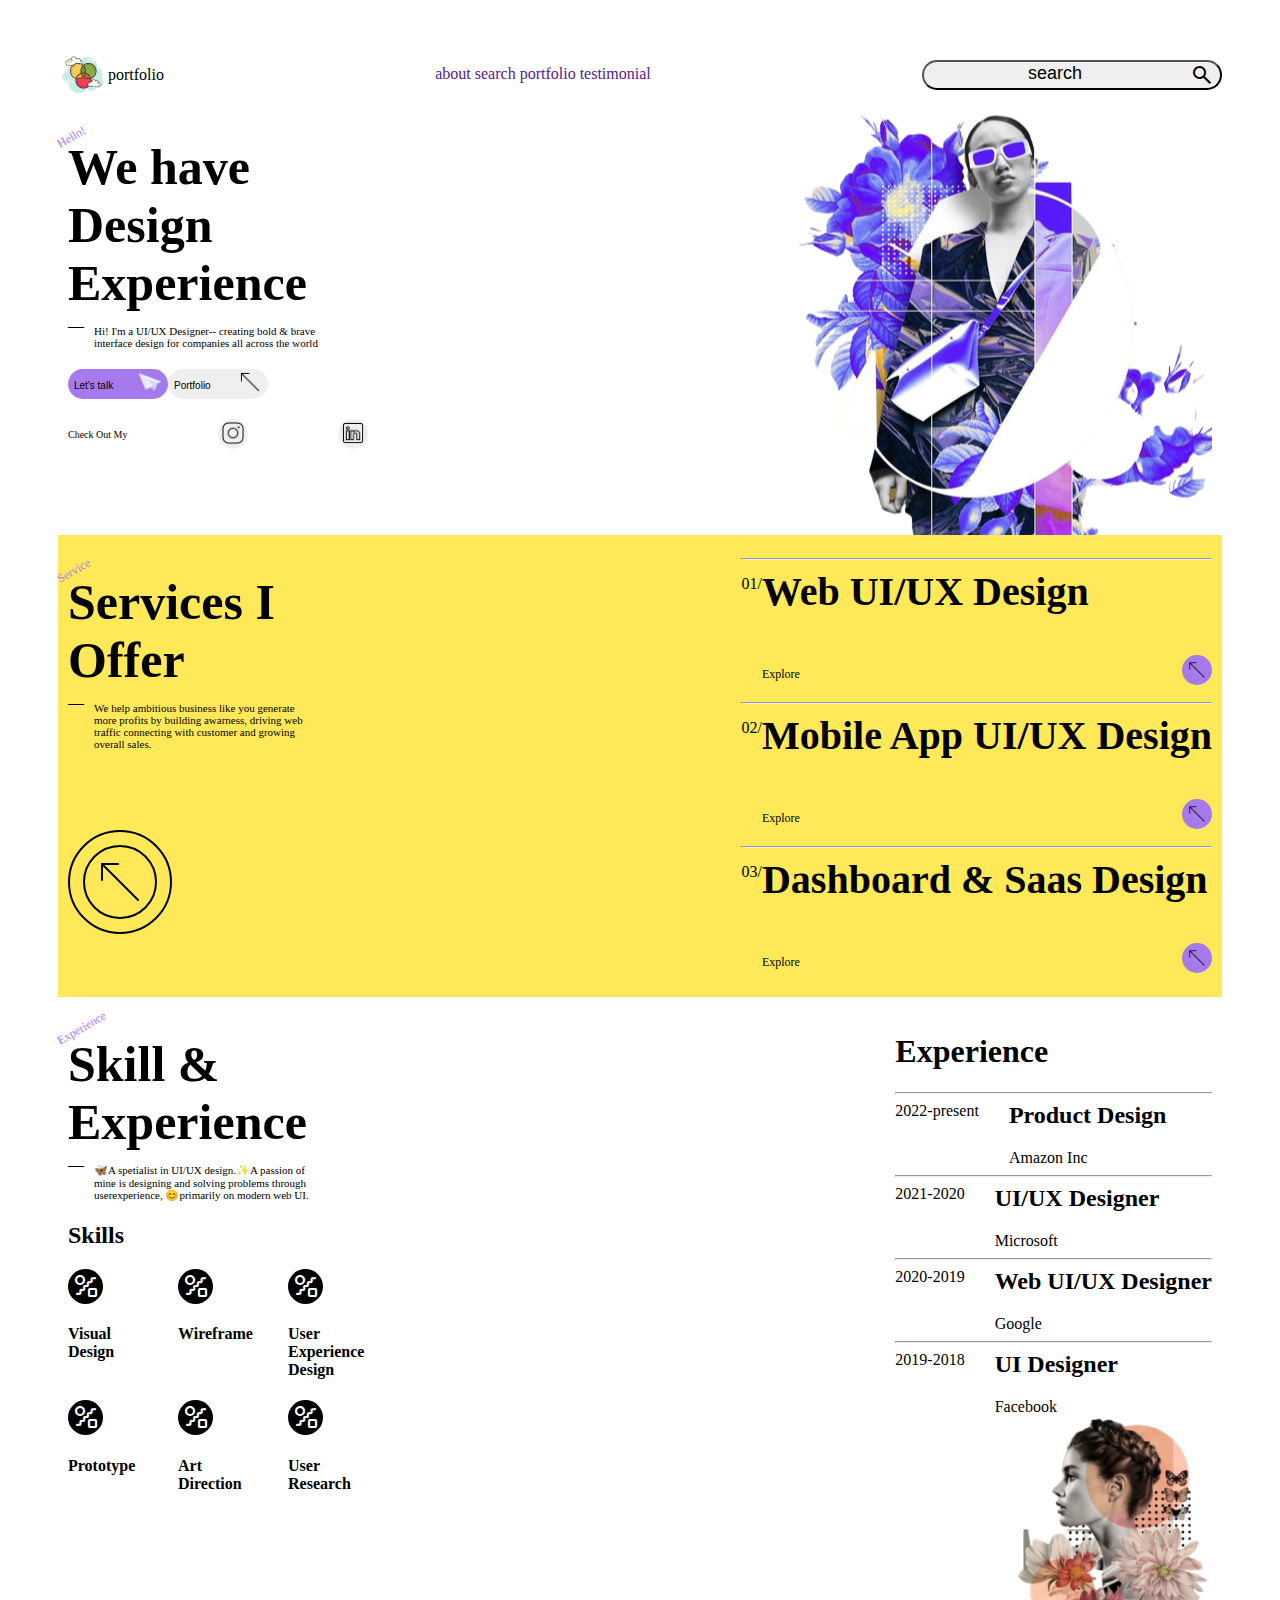
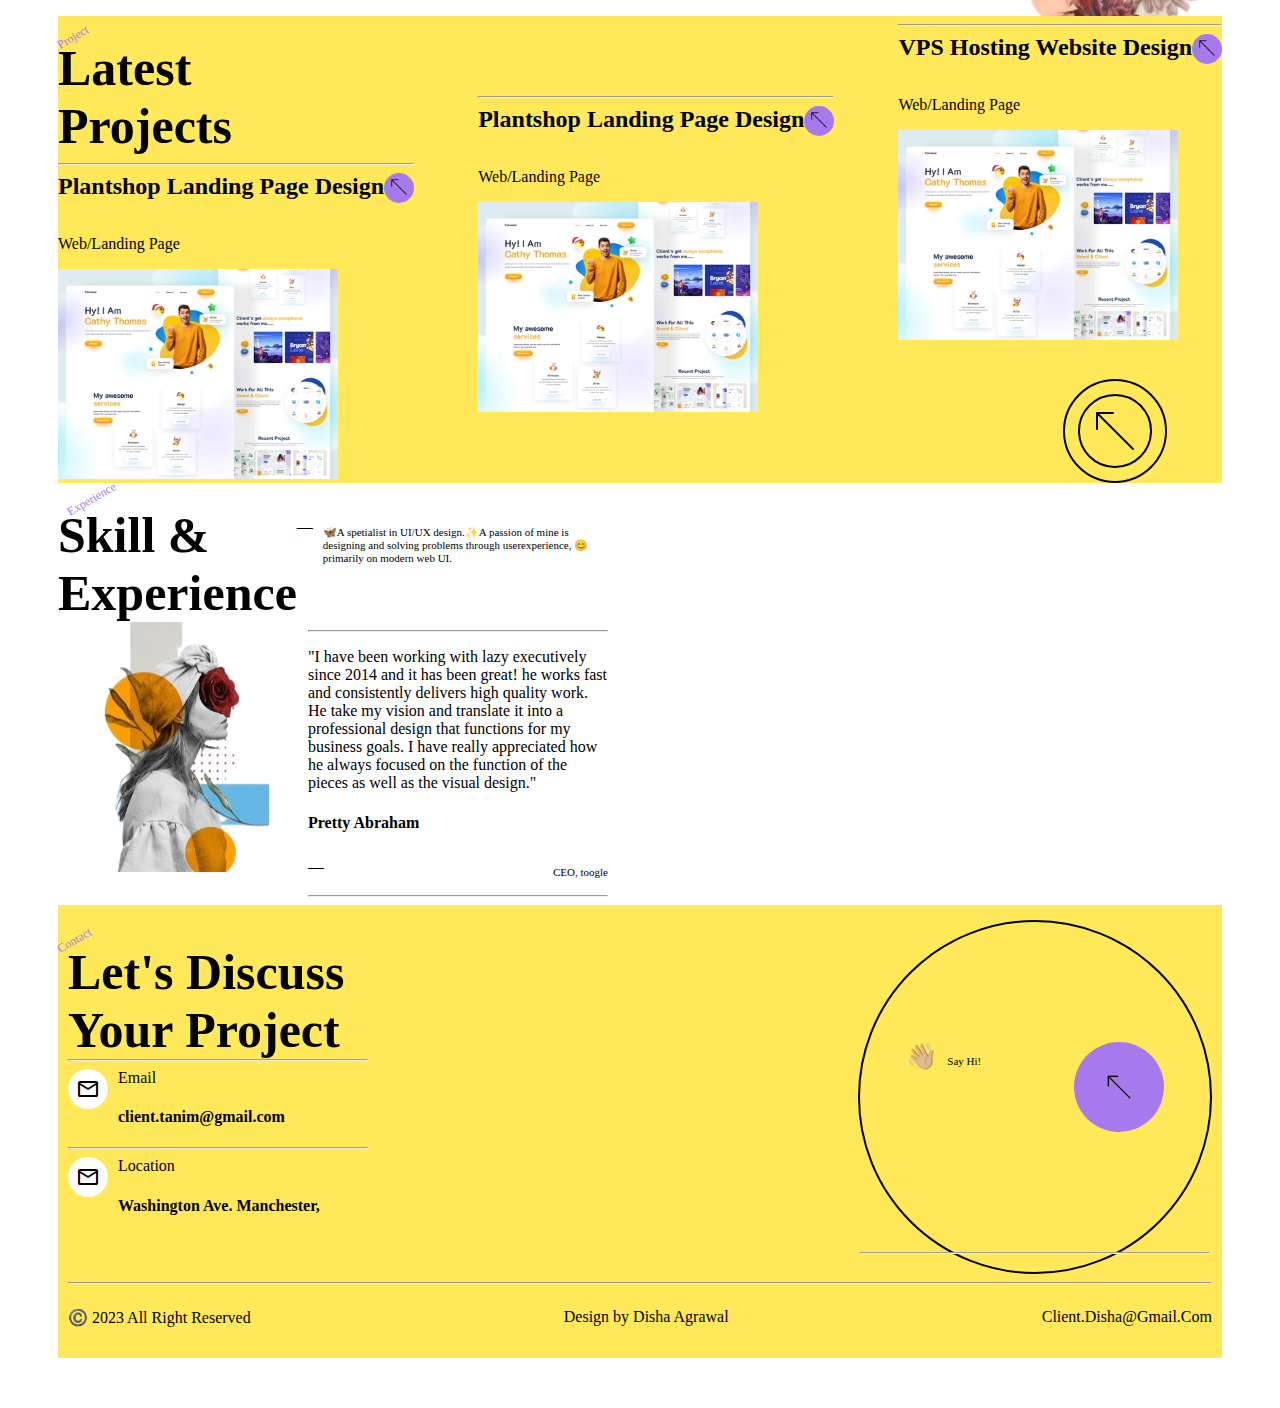
==== index.html @ 2e319957 "gg" ====
<!DOCTYPE html>
<html lang="en">
<head>
        <title>portfolio</title>
        <link rel="stylesheet" href="index3.css">
        <!-- <img src="images room/man.jpg" alt=""> -->
        <link rel="stylesheet" href="https://fonts.googleapis.com/css2?family=Material+Symbols+Outlined:opsz,wght,FILL,GRAD@48,400,0,0" />
</head>
<body>
        
    <div class="main">
        <div class="first">
                <div class="logo">
                        <img class="logoimg" src="images room/icons8-venn-diagram-100.png" alt="">
                        <p class="pf">portfolio</p>
                </div>
                <div class="navi">
                        <a href="">about</a>
                        <a href="">search</a>
                        <a href="">portfolio</a>
                        <a href="">testimonial</a>
                </div>
                <div class="search">
                        <button class="button1">
                                <p class="sear">search</p>
                                <!-- <img class="se" src="images room/icons8-search-50.png" alt=""> -->
                                <span class="material-symbols-outlined">
                                        search
                                        </span>
                        </button>
                </div>
        </div>
        <div class="second">
                <div class="left">
                        <div class="text">
                                <div class="hello">
                                        <p class="h">Hello!</p>
                                </div>
                                <div class="ex">
                                        <h1 class="w">We have Design Experience </h1>
                                        <div class="h1">
                                                <!-- <hr class="hr"> -->
                                                <p class="hr">__</p>
                                                <p class="hi">Hi! I'm a UI/UX Designer-- creating bold & brave interface design for companies all across the world</p>
                                        </div>
                                </div>
                        </div>
                        <div class="button2">
                                <!-- <a class="lets" href="">Let's Talk</a> -->
                                <button class="lets">
                                        <p class="l">Let's talk</p>
                                        <img class="msg" src="images room/icons8-paperplane-53.png" alt="">
                                </button>
                                <button class="port">
                                        <p class="pr">Portfolio</p>
                                        <img class="msg" src="images room/icons8-arrow-50.png" alt="">
                                        <!-- <span class="material-icons-outlined"> -->
                                                <!-- send -->
                                                <!-- </span> -->
                                </button>
                        </div>
                        <div class="chek">
                                <p class="com">Check Out My</p>
                                <button class="insta">
                                        <img class="msg" src="images room/icons8-instagram-50.png" alt="">
                                </button>
                                <button class="link">
                                        <img class="msg" src="images room/icons8-linkedin-50.png" alt="">
                                </button>
                        </div>
                </div>
                <!-- <div class="video">
                        <video width="500px" height="500px" controls src="images room/atoms_-_13232 (360p).mp4"></video>
                </div> -->
                <!-- <div class="picture">
                        <div class="haxagon" id="haxagon"></div>
                </div> -->
                <div class="image1">
                        <img src="images room/index3img3.png" alt="">
                </div>
        </div>
        <div class="third">
                <div class="left">
                        <div class="text">
                                <div class="hello">Service</div>
                                <div class="ex">
                                        <div class="offer2">
                                                <h1 class="w">Services I Offer</h1>
                                        </div>
                                        <div class="h1">
                                                <!-- <hr class="hr"> -->
                                                <p class="hr">__</p>
                                                <p class="hi">We help ambitious business like you generate more profits by building awarness, driving web traffic connecting with customer and growing overall sales.</p>
                                        </div>
                                </div>
                        </div>
                        <div class="offer42">
                                <div class="circleouter"> 
                                        <!-- <div class="circular_text">aabb--aabb--aabb--aabb</div> -->
                                                <div class="circleinner">
                                                        <img class="circleinnerimg" src="images room/icons8-arrow-50.png" alt=""> 
                                                </div>
                                </div>
                        </div>

                </div>
                <div class="right">
                        <hr>
                        <div class="explore1">
                                <div class="no1">
                                        <div class="no1-2">01/</div>
                                        <h3 class="no1-1">Web UI/UX Design</h3>
                                </div>
                                <div class="no2">
                                        <p class="no2-1">Explore</p>
                                        <div class="no2icon">
                                                <img class="no2iconimg" src="images room/icons8-arrow-50.png" alt=""> 
                                        </div>
                                </div>
                        </div>
                        <hr>
                        <div class="explore1">
                                <div class="no1">
                                        <div class="no1-2">02/</div>
                                        <h3 class="no1-1">Mobile App UI/UX Design</h3>
                                </div>
                                <div class="no2">
                                        <p class="no2-1">Explore</p>
                                        <div class="no2icon">
                                                <img class="no2iconimg" src="images room/icons8-arrow-50.png" alt=""> 
                                        </div>
                                </div>
                        </div>
                        <hr>
                        <div class="explore1">
                                <div class="no1">
                                        <div class="no1-2">03/</div>
                                        <h3 class="no1-1">Dashboard & Saas Design</h3>
                                </div>
                                <div class="no2">
                                        <p class="no2-1">Explore</p>
                                        <div class="no2icon">
                                                <img class="no2iconimg" src="images room/icons8-arrow-50.png" alt=""> 
                                        </div>
                                </div>
                        </div>
                </div>
        </div>
        <div class="forth">
                <div class="left">
                        <div class="text">
                                <div class="hello">Experience</div>
                                <div class="ex">
                                        <div class="offer2">
                                                <h1 class="w">Skill & Experience</h1>
                                        </div>
                                        <div class="h1">
                                                <!-- <hr class="hr"> -->
                                                <p class="hr">__</p>
                                                <p class="hi">🦋A spetialist in UI/UX design.✨A passion of mine is designing and solving problems through userexperience, 😊primarily on modern web UI. </p>
                                        </div>
                                </div>
                        </div>
                        <div class="skills">
                                <h2 class="skill">Skills</h2>
                                <div class="skicon">
                                        <div class="skicon1-1">
                                                <div class="skicon1-1-1">
                                                        <span class="material-symbols-outlined skicon1-2">
                                                                draw_abstract
                                                        </span>
                                                </div>
                                               <h4 class="skiconname">Visual Design</h4> 
                                        </div>
                                        <div class="skicon1-1">
                                                <div class="skicon1-1-1">
                                                        <span class="material-symbols-outlined skicon1-2">
                                                            draw_abstract
                                                        </span>
                                                </div>
                                               <h4 class="skiconname">Wireframe</h4> 
                                        </div>
                                        <div class="skicon1-1">
                                                <div class="skicon1-1-1">
                                                        <span class="material-symbols-outlined skicon1-2">
                                                                draw_abstract
                                                        </span>
                                                </div>
                                               <h4 class="skiconname">User Experience Design</h4> 
                                        </div>
                                </div>
                                <div class="skicon">
                                        <div class="skicon1-1">
                                                <div class="skicon1-1-1">
                                                        <span class="material-symbols-outlined skicon1-2">
                                                                draw_abstract
                                                        </span>
                                                </div>
                                               <h4 class="skiconname">Prototype</h4> 
                                        </div>
                                        <div class="skicon1-1">
                                                <div class="skicon1-1-1">
                                                        <span class="material-symbols-outlined skicon1-2">
                                                                draw_abstract
                                                        </span>
                                                </div>
                                               <h4 class="skiconname">Art Direction</h4> 
                                        </div>
                                        <div class="skicon1-1">
                                                <div class="skicon1-1-1">

                                                        <span class="material-symbols-outlined skicon1-2">
                                                                draw_abstract
                                                        </span>
                                                </div>
                                               <h4 class="skiconname">User Research</h4> 
                                        </div>
                                </div>
                        </div>
                </div>
                <div class="right">
                        <div class="">
                                <h1>Experience</h1>
                        </div>
                        <hr>
                        <div class="time-duration">
                                <span>2022-present</span>
                                <div class="time-duration1">
                                        <h2 class="time-duration1-1">Product Design</h2>
                                        <span class="">Amazon Inc </span>
                                </div>
                        </div>
                        <hr>
                        <div class="time-duration">
                                <span>2021-2020</span>
                                <div class="time-duration1">
                                        <h2 class="time-duration1-1">UI/UX Designer</h2>
                                        <span class="">Microsoft</span>
                                </div>
                        </div>
                        <hr>
                        <div class="time-duration">
                                <span>2020-2019</span>
                                <div class="time-duration1">
                                        <h2 class="time-duration1-1">Web UI/UX Designer</h2>
                                        <span class="">Google</span>
                                </div>
                        </div>
                        <hr>
                        <div class="time-duration">
                                <span>2019-2018</span>
                                <div class="time-duration1">
                                        <h2 class="time-duration1-1">UI Designer</h2>
                                        <span class="">Facebook</span>
                                </div>
                        </div>
                        <div class="forthimage">
                                <img class="forthimg" src="images room/index3img2.png" alt="">
                        </div>
                </div>
        </div>
        <div class="fifth">
                <div class="one">
                        <div class="text">
                                <div class="hello">Project</div>
                                <div >
                                        <h1 class="w">Latest Projects</h1>
                                </div>
                        </div> 
                        <div class="lp">
                                <hr>
                                <div class="lp1">
                                        <div class="lp1-1">
                                                <h2 class="lp1">Plantshop Landing Page Design</h2>
                                                <div class="no2icon">
                                                        <img class="no2iconimg" src="images room/icons8-arrow-50.png" alt=""> 
                                                </div>
                                        </div>
                                        <p class="">Web/Landing Page</p>
                                        <img class="lpimg" src="images room/f194ebf737098b2e4869a9c3338f0545.webp" alt="">
                                </div>
                        </div>
                </div>
                <div class="two">
                        <div class="lp">
                                <hr>
                                <div class="lp1">
                                        <div class="lp1-1">
                                                <h2 class="lp1">Plantshop Landing Page Design</h2>
                                                <div class="no2icon">
                                                        <img class="no2iconimg" src="images room/icons8-arrow-50.png" alt=""> 
                                                </div>
                                        </div>
                                        <p class="">Web/Landing Page</p>
                                        <img class="lpimg" src="images room/f194ebf737098b2e4869a9c3338f0545.webp" alt="">
                                </div>
                        </div>
                </div>
                <div class="three">
                        <div class="lp">
                                <hr>
                                <div class="lp1">
                                        <div class="lp1-1">
                                                <h2 class="lp1">VPS Hosting Website Design</h2>
                                                <div class="no2icon">
                                                        <img class="no2iconimg" src="images room/icons8-arrow-50.png" alt=""> 
                                                </div>
                                        </div>
                                        <p class="">Web/Landing Page</p>
                                        <img class="lpimg" src="images room/f194ebf737098b2e4869a9c3338f0545.webp" alt="">
                                </div>
                                <div class="lpcircle">
                                        <div class="circleouter"> 
                                                <!-- <div class="circular_text">aabb--aabb--aabb--aabb</div> -->
                                                        <div class="circleinner">
                                                                <img class="circleinnerimg" src="images room/icons8-arrow-50.png" alt=""> 
                                                        </div>
                                        </div>
                                </div>
        
                        </div>
                </div>
                
        </div>
        <div class="sixth">
                <div class="sixth1">
                        <div class="hello sixthex">Experience</div>
                                <div class="offer2 sixtho2">
                                        <h1 class="w">Skill & Experience</h1>
                                        <div class="h1 sixthhi">
                                                <p class="hr">__</p>
                                                <p class="hi ">🦋A spetialist in UI/UX design.✨A passion of mine is designing and solving problems through userexperience, 😊primarily on modern web UI. </p>
                                        </div>
                                </div>
                        <div class="sixth1imgage">
                        <img class="sixth1img" src="images room/index3img1.png" alt="">
                        <div class="sixthclienter">
                                <hr>
                                <p>"I have been working with lazy executively since 2014 and it has been great! he works fast and consistently delivers high quality work. He take my vision and translate it into a professional design that functions for my business goals. I have really appreciated how he always focused on the function of the pieces as well as the visual design." </p>
                                <h4>Pretty Abraham</h4>
                                <div class="h1">
                                        <p class="hr">__</p>
                                        <p class="hi ">CEO, toogle</p>
                                </div>
                                <hr>
                        </div>
                        </div>
                </div>
        </div>
        <div class="seventh">
                <div class="seventhone">
                        <div class="left">
                                <div class="text">
                                        <div class="hello">Contact</div>
                                        <div class="ex">
                                                <div class="offer2">
                                                <h1 class="w">Let's Discuss Your Project</h1>
                                                </div>
                                        </div>
                                        <div class="seventhtext2">
                                                <hr class="hr">  
                                                <div class="seventhtext2one">
                                                        <div class="seventhtexticon">
                                                        <span class="material-symbols-outlined seventhtexticonimg">
                                                                   mail
                                                        </span>
                                                        </div>
                                                        <div class="seventhtexticontext">
                                                                <span>Email</span>
                                                                <h4>client.tanim@gmail.com</h4>
                                                        </div>
                                                </div>
                                        </div>
                                        <div class="seventhtext2">
                                                <hr class="hr">  
                                                <div class="seventhtext2one">
                                                        <div class="seventhtexticon">
                                                        <span class="material-symbols-outlined seventhtexticonimg">
                                                                   mail
                                                        </span>
                                                        </div>
                                                        <div class="seventhtexticontext">
                                                                <span>Location</span>
                                                                <h4>Washington Ave. Manchester,</h4>
                                                        </div>
                                                </div>
                                        </div>
                                </div>
                        </div>
                        <div class="seventhright">
                                <div class="hand">
                                        <div class="hand1">
                                                <div class="hand1-1">
                                                👋🏼
                                                </div>
                                                <div class="say hi">Say Hi!</div>
                                        </div>
                                        <div class="righticon">
                                           <img class="righticonimg" src="images room/icons8-arrow-50.png" alt="">
                                        </div>
                                </div>
                                <hr class="handhr"> 
                        </div>
                </div>
                <hr>
                <div class="seventhtwo">
                        <p>©️ 2023 All Right Reserved</p>
                        <p>Design by Disha Agrawal</p>
                        <p>Client.Disha@Gmail.Com</p>
                </div>             
        </div>
    </div>
</body>
</html>
---- index3.css ----
:root{
    --primarycolour:#a679ed;
    --backgroundcolour:rgb(255, 233, 88);
    --primaryacentcolour:#DD58D6;
    --secondarycolour:#FFE79B;
    --whitecolour:white;
    --blaclcolour:black;
}
.main{
    margin: 50px;
}
.first{
    display: flex;
    justify-content: space-between;
}
.logo{
    display: flex;
}
.logoimg{
    height: 50px;
    width: 50px;
}
.navi{
    padding: 15px 0px 15px 0px;
}
.search{
    /* display: flex; */
    /* height: 50px; */
    /* width: 100px; */
    margin-top: 10px;
    
}
.button1{
    height: 30px;
    width: 300px;
    display: flex;
    justify-content: space-between;
    border-radius: 20px 20px;
}
.sear{
    /* padding: 3px 0px; */
    margin:0px 0px ;
    width: 250px;
    height: 28px;
    font-size: large;
    text-align: center;
}
.se{
    height: 28px;
    width: 28px;
    padding : 0px 0px;
    /* margin: 4px; */
}
.image1{
height: 420px;
}
.second{
    display: flex;
    justify-content:space-between;
    padding: 15px 10px 0px 10px;
}
.left{
    width: 300px;
}
.hello{
    rotate: -30deg;
    width: 50px;
    color: var(--primarycolour);
    position: absolute;
    left: 55px;
    /* height: 5px; */
    font-size: 12px;
    margin: 0px 0px;
    /* margin-right: 0; */ 
}
.h{
    margin: 0px 0px;
}
.ex{
    /* margin-top: 30px; */
    width: 250px;
}
.w{
    width: 300px;
    margin: 10px 0px 0px 0px;
    padding-top: 13px;
    font-size: 50px;
}
a{
    text-decoration: none;
    justify-content: space-between;
}
.hi{
    font-size: 11px;
    margin: 0px;
    padding: 13px 0px 0px 10px;
}
.h1{
    display: flex;
    justify-content:space-between;
}
.hr{
    margin-top: 0px;
}
.button2{
    display: flex;
    margin: 20px 0px;
    /* font-size:10px ; */
    /* justify-content:space-between; */
}
.lets{
    display: flex;
    height: 30px;
    width: 100px;
    font-size:10px ;
    justify-content:space-between;
    border-radius: 20px 20px;
    border: 0px;
    background-color: var(--primarycolour);
}
.msg{
    height:24px;
    width: 24px;
}
.port{
    display: flex;
    height: 30px;
    width: 100px;
    font-size:10px ;
    justify-content:space-between;
    border-radius: 20px 20px;
    border:0px
}
.chek{
    display: flex;
    margin: 20px 0px;
    justify-content:space-between;
}
.com{
    font-size:10px ;
}
.insta{
    height: 30px;
    width: 30px;
    font-size:10px ;
    border-radius: 20px 20px;
    border:0px;
    padding: 0px;
}
.link{
    height: 30px;
    width: 30px;
    font-size:10px ;
    border-radius: 20px 20px;
    border:0px;
    padding: 0px;
}
.third {
    display: flex;
    background-color: var(--backgroundcolour);
    padding: 15px 10px;
    justify-content: space-between;
}
.offer42{
    margin-top: 80px;
}
.circleouter{
    height: 100px;
    width: 100px;
    border: 2px solid black;
    border-radius: 50% 50%;
    /* text-align: center; */
    align-items: center;
    justify-content: center;
    display: flex;
}
.circleinner{
    height: 70px;
    width: 70px;
    border: 2px solid black;
    border-radius: 50% 50%;
    /* padding-left: 10px ; */
    /* padding-top: 10px;position: relative; */
    align-items: center;
    justify-content: center;
    display: flex;

}
.no1{
    display: flex;
    /* justify-content: space-between; */
}
.no1-1{
    margin-top: 0%;
    font-size:40px;
}
.no1-2{
    margin-top: 7px;
    /* font-size:40px; */
}
.no2{
    display: flex;
    justify-content: space-between;
}
.no2-1{
    font-size:12px;
    margin-left: 20.45px;
}
.no2icon{
    height: 30px;
    width: 30px;
    background-color: var(--primarycolour) ;
    text-align: center;
    border-radius: 50%;
}
.no2iconimg{
    height: 20px;
    width: 20px;
    margin-top: 4.5px;
}
.forth{
    display: flex;
    justify-content:space-between;
    padding: 15px 10px 0px 10px;
}
.skicon{
    display: flex;
    justify-content: space-between;
}
.skicon1-1{
    width:80px;
}
.skicon1-1-1{
    border-radius: 50%;
    background-color: black;
    height: 35px;
    width: 35px;
    text-align: center;
}
.skicon1-2{
    color: white;
    margin: 5px;
}
.right{
    /* width: 450px; */
}
.time-duration{
    display: flex;
    /* justify-content: space-between; */
}
.time-duration1-1{
    margin-top: 0%;
    /* margin-left: 10px; */
}
.time-duration1{
    margin-left: 30px;
}
.forthimage{
    height: 200px;
    /* align-items:end; */
    text-align:end;
}
.forthimg{
    height: 200px;
    width: 200px;
    transform: scaleX(-1);
    /* position: absolute; */
    /* right: 50px; */
    /* bottom:; */
    /* padding-top: 20px; */
    /* bottom: 100px; */
}
.fifth{
    display: flex;
    justify-content: space-between;
    background-color: var(--backgroundcolour);
}
.lp1{
    margin-top: 0%;
}
.lp1-1{
    display: flex;
    justify-content: space-between;
}
.lpimg{
    height: 210px;
}
.two{
    margin-top: 72px;
}
.lpcircle{
    height:104px ;
    width: 104px;
    /* align-items:end; */
    /* text-align: right; */
    right: 20px;
    padding-left: 165px;
    padding-top: 35px;
}
.sixth , .sixtho2{
    display: flex;
}
.sixth1{
    /* display: flex; */
    width: 550px;
}
.sixthex{
    padding: 10px;
}
.sixthhi{
    margin-top: 30px;
}
.sixth1imgage{
    display: flex;
}
.sixth1img{
    height: 250px;
    width: 250px;
}
.seventh{
    background-color: var(--backgroundcolour);
    padding: 15px 10px;
    justify-content: space-between;
}
.seventhone{
    display: flex;
    justify-content: space-between;
}
.seventhtext2one{
    display: flex;
    /* justify-content:space-between; */
}
.seventhtexticon{
    height: 40px;
    width: 40px;
    border-radius: 50%;
    background-color: white;
}
.seventhtexticonimg{
    margin: 8px 0px 0px 8px;
}
.seventhtexticontext{
    padding-left: 10px;
}
.seventhright{
    width: 350px;
    height: 350px;
    border: solid black 2px;
    border-radius: 50%;
    
}
.hand{
    display: flex;
    text-align: center;
    margin:120px 0px ;
    justify-content: space-around;
}
.hand1{
    display: flex;
}
.hand1-1{
    font-size: 25px;
}
.righticon{
    height: 90px;
    width: 90px;
    background-color: var(--primarycolour);
    border-radius: 50%;
}
.righticonimg{
    height: 30px;
    width: 30px;
    margin-top:30px;
}
/* .handhr{
    position: absolute;
    bottom: 100px;
    color: black;
} */
.seventhtwo{
    justify-content: space-between;
    display: flex;
}
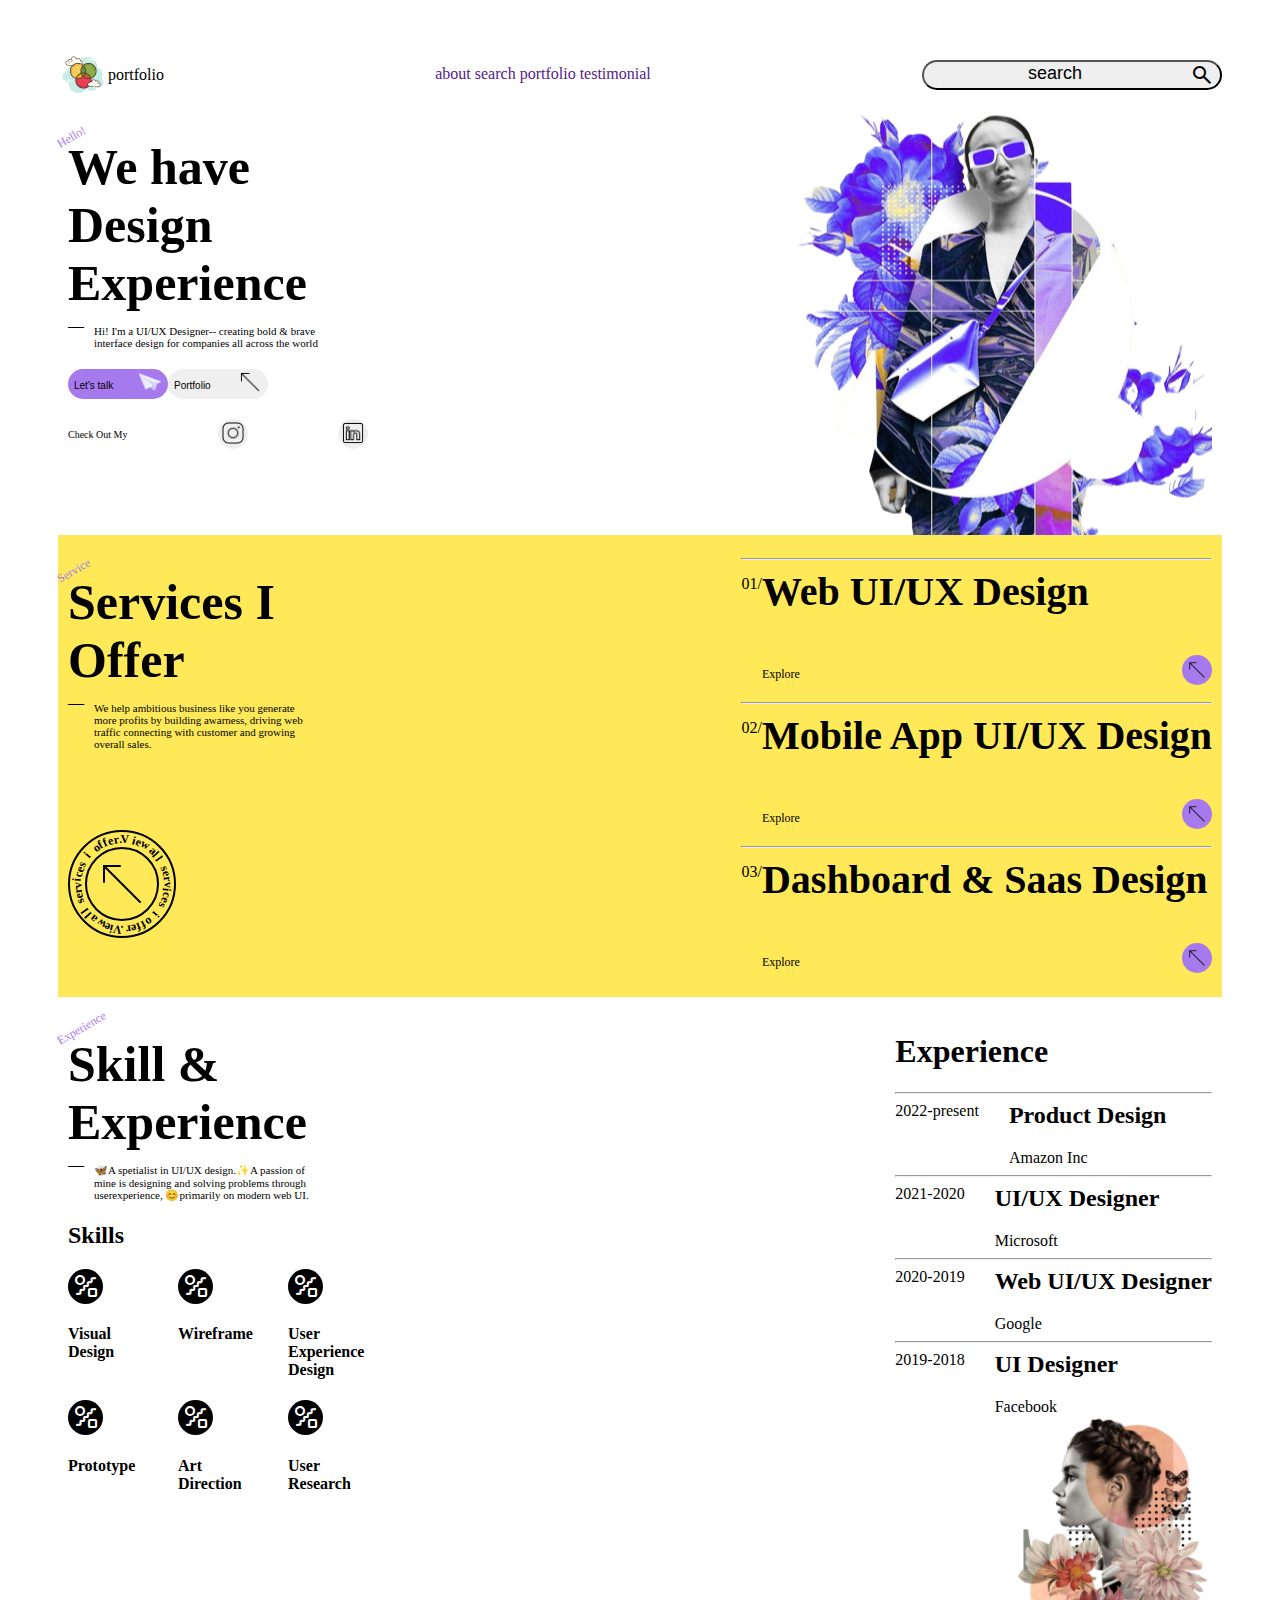
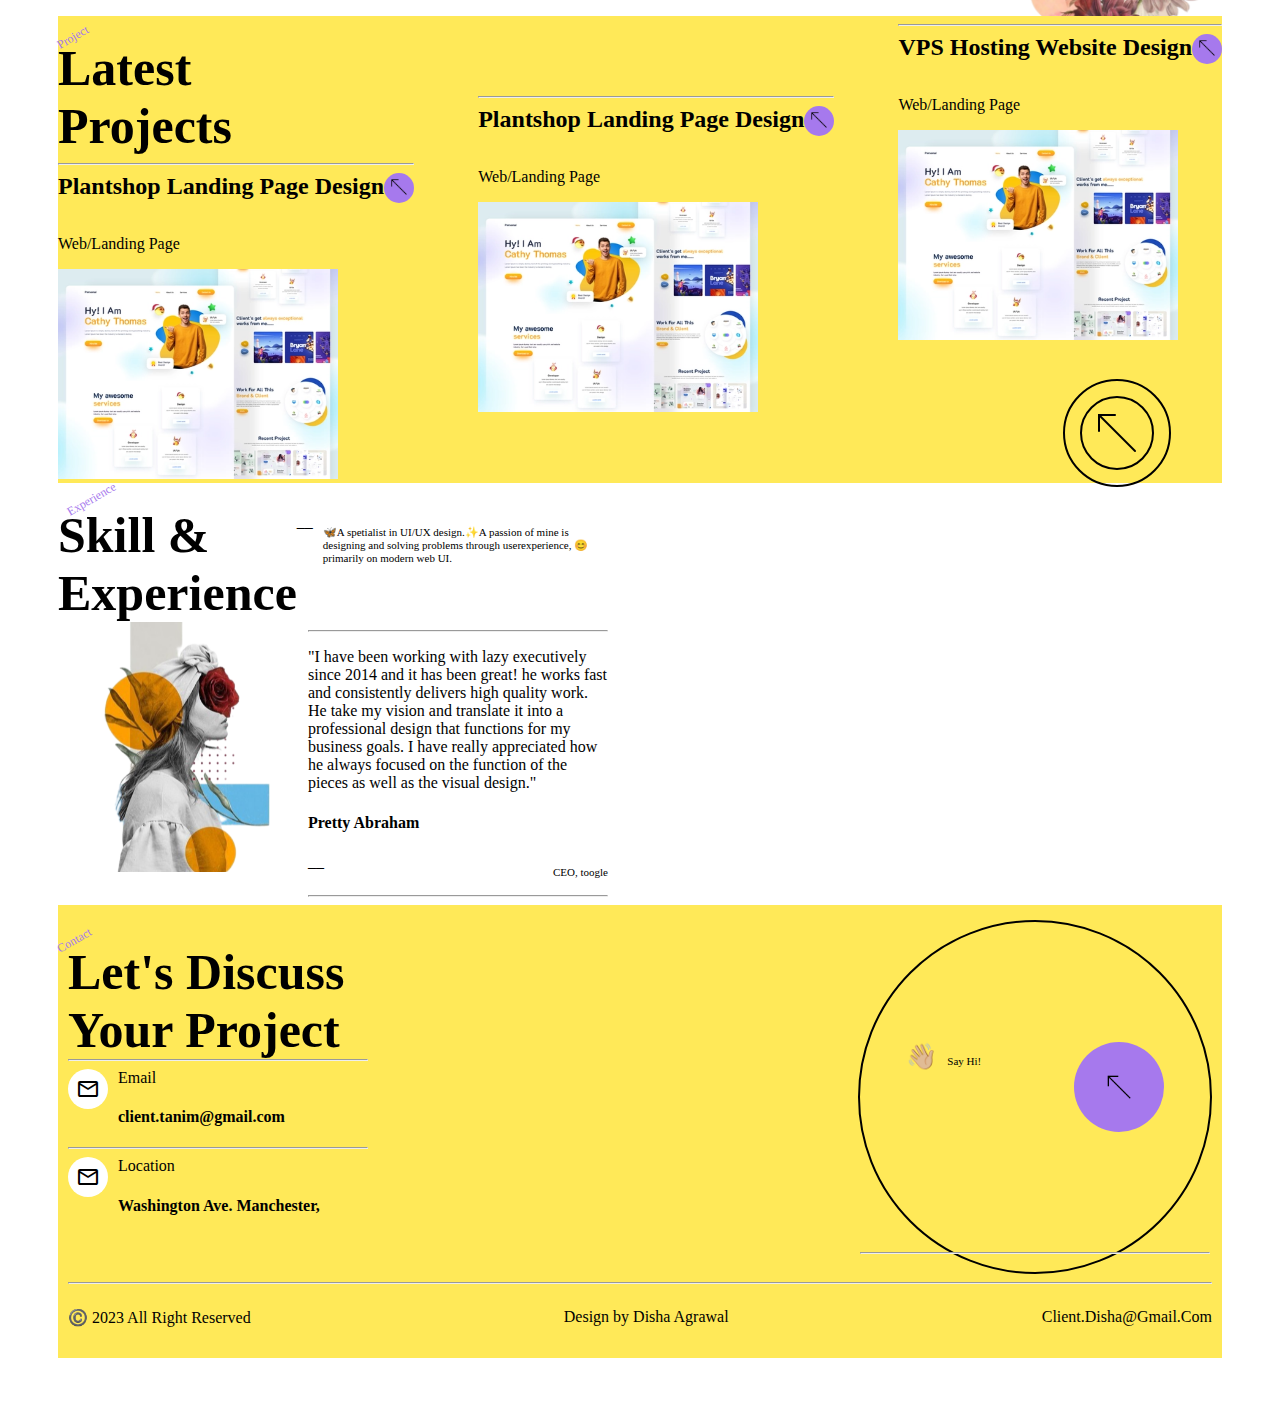
==== commit 8361636b: "gg" ====
--- a/index.html
+++ b/index.html
@@ -2,7 +2,7 @@
 <html lang="en">
 <head>
         <title>portfolio</title>
-        <link rel="stylesheet" href="index3.css">
+        <link rel="stylesheet" href="index.css">
         <!-- <img src="images room/man.jpg" alt=""> -->
         <link rel="stylesheet" href="https://fonts.googleapis.com/css2?family=Material+Symbols+Outlined:opsz,wght,FILL,GRAD@48,400,0,0" />
 </head>
@@ -95,11 +95,67 @@
                                 </div>
                         </div>
                         <div class="offer42">
-                                <div class="circleouter"> 
-                                        <!-- <div class="circular_text">aabb--aabb--aabb--aabb</div> -->
+                             <div class="circle_text"> 
+                                        <h1 class="circle_text1">
+                                            <span class="c1">V</span>
+                                            <span class="c2">i</span>
+                                            <span class="c3">e</span>
+                                            <span class="c4">w</span>
+                                            <span class="c5"> </span>
+                                            <span class="c6">a</span>
+                                            <span class="c7">l</span>
+                                            <span class="c8">l</span>
+                                            <span class="c9"> </span>
+                                            <span class="c10">s</span>
+                                            <span class="c11">e</span>
+                                            <span class="c12">r</span>
+                                            <span class="c13">v</span>
+                                            <span class="c14">i</span>
+                                            <span class="c15">c</span>
+                                            <span class="c16">e</span>
+                                            <span class="c17">s</span>
+                                            <span class="c18"> </span>
+                                            <span class="c19">i</span>
+                                            <span class="c20"> </span>
+                                            <span class="c21">o</span>
+                                            <span class="c22">f</span>
+                                            <span class="c23">f</span>
+                                            <span class="c24">e</span>
+                                            <span class="c25">r</span>
+                                            <span class="c26">.</span>
+                                            <span class="c27">V</span>
+                                            <span class="c28">i</span>
+                                            <span class="c29">e</span>
+                                            <span class="c30">w</span>
+                                            <span class="c31"> </span>
+                                            <span class="c32">a</span>
+                                            <span class="c33">l</span>
+                                            <span class="c34">l</span>
+                                            <span class="c35"> </span>
+                                            <span class="c36">s</span>
+                                            <span class="c37">e</span>
+                                            <span class="c38">r</span>
+                                            <span class="c39">v</span>
+                                            <span class="c40">i</span>
+                                            <span class="c41">c</span>
+                                            <span class="c42">e</span>
+                                            <span class="c43">s</span>
+                                            <span class="c44"> </span>
+                                            <span class="c45">i</span>
+                                            <span class="c46"> </span>
+                                            <span class="c47">o</span>
+                                            <span class="c48">f</span>
+                                            <span class="c49">f</span>
+                                            <span class="c50">e</span>
+                                            <span class="c51">r</span>
+                                            <span class="c52">.</span>
+                                        </h1>
+                                    </div>
+                                <div class="circleouter">
                                                 <div class="circleinner">
                                                         <img class="circleinnerimg" src="images room/icons8-arrow-50.png" alt=""> 
                                                 </div>
+                                               
                                 </div>
                         </div>
 
--- a/index.css
+++ b/index.css
@@ -0,0 +1,608 @@
+:root{
+    --primarycolour:#a679ed;
+    --backgroundcolour:rgb(255, 233, 88);
+    --primaryacentcolour:#DD58D6;
+    --secondarycolour:#FFE79B;
+    --whitecolour:white;
+    --blaclcolour:black;
+}
+.main{
+    margin: 50px;
+}
+.first{
+    display: flex;
+    justify-content: space-between;
+}
+.logo{
+    display: flex;
+}
+.logoimg{
+    height: 50px;
+    width: 50px;
+}
+.navi{
+    padding: 15px 0px 15px 0px;
+}
+.search{
+    /* display: flex; */
+    /* height: 50px; */
+    /* width: 100px; */
+    margin-top: 10px;
+    
+}
+.button1{
+    height: 30px;
+    width: 300px;
+    display: flex;
+    justify-content: space-between;
+    border-radius: 20px 20px;
+}
+.sear{
+    /* padding: 3px 0px; */
+    margin:0px 0px ;
+    width: 250px;
+    height: 28px;
+    font-size: large;
+    text-align: center;
+}
+.se{
+    height: 28px;
+    width: 28px;
+    padding : 0px 0px;
+    /* margin: 4px; */
+}
+.image1{
+height: 420px;
+}
+.second{
+    display: flex;
+    justify-content:space-between;
+    padding: 15px 10px 0px 10px;
+}
+.left{
+    width: 300px;
+}
+.hello{
+    rotate: -30deg;
+    width: 50px;
+    color: var(--primarycolour);
+    position: absolute;
+    left: 55px;
+    /* height: 5px; */
+    font-size: 12px;
+    margin: 0px 0px;
+    /* margin-right: 0; */ 
+}
+.h{
+    margin: 0px 0px;
+}
+.ex{
+    /* margin-top: 30px; */
+    width: 250px;
+}
+.w{
+    width: 300px;
+    margin: 10px 0px 0px 0px;
+    padding-top: 13px;
+    font-size: 50px;
+}
+a{
+    text-decoration: none;
+    justify-content: space-between;
+}
+.hi{
+    font-size: 11px;
+    margin: 0px;
+    padding: 13px 0px 0px 10px;
+}
+.h1{
+    display: flex;
+    justify-content:space-between;
+}
+.hr{
+    margin-top: 0px;
+}
+.button2{
+    display: flex;
+    margin: 20px 0px;
+    /* font-size:10px ; */
+    /* justify-content:space-between; */
+}
+.lets{
+    display: flex;
+    height: 30px;
+    width: 100px;
+    font-size:10px ;
+    justify-content:space-between;
+    border-radius: 20px 20px;
+    border: 0px;
+    background-color: var(--primarycolour);
+}
+.msg{
+    height:24px;
+    width: 24px;
+}
+.port{
+    display: flex;
+    height: 30px;
+    width: 100px;
+    font-size:10px ;
+    justify-content:space-between;
+    border-radius: 20px 20px;
+    border:0px
+}
+.chek{
+    display: flex;
+    margin: 20px 0px;
+    justify-content:space-between;
+}
+.com{
+    font-size:10px ;
+}
+.insta{
+    height: 30px;
+    width: 30px;
+    font-size:10px ;
+    border-radius: 20px 20px;
+    border:0px;
+    padding: 0px;
+}
+.link{
+    height: 30px;
+    width: 30px;
+    font-size:10px ;
+    border-radius: 20px 20px;
+    border:0px;
+    padding: 0px;
+}
+.third {
+    display: flex;
+    background-color: var(--backgroundcolour);
+    padding: 15px 10px;
+    justify-content: space-between;
+}
+.offer42{
+    margin-top: 80px;
+}
+.circleouter{
+    height: 104px;
+    width: 104px;
+    border: 2px solid black;
+    border-radius: 50% 50%;
+    /* text-align: center; */
+    align-items: center;
+    justify-content: center;
+    display: flex;
+}
+.circleinner{
+    height: 70px;
+    width: 70px;
+    border: 2px solid black;
+    border-radius: 50% 50%;
+    /* padding-left: 10px ; */
+    /* padding-top: 10px;position: relative; */
+    align-items: center;
+    justify-content: center;
+    display: flex;
+
+}
+.no1{
+    display: flex;
+    /* justify-content: space-between; */
+}
+.no1-1{
+    margin-top: 0%;
+    font-size:40px;
+}
+.no1-2{
+    margin-top: 7px;
+    /* font-size:40px; */
+}
+.no2{
+    display: flex;
+    justify-content: space-between;
+}
+.no2-1{
+    font-size:12px;
+    margin-left: 20.45px;
+}
+.no2icon{
+    height: 30px;
+    width: 30px;
+    background-color: var(--primarycolour) ;
+    text-align: center;
+    border-radius: 50%;
+}
+.no2iconimg{
+    height: 20px;
+    width: 20px;
+    margin-top: 4.5px;
+}
+.forth{
+    display: flex;
+    justify-content:space-between;
+    padding: 15px 10px 0px 10px;
+}
+.skicon{
+    display: flex;
+    justify-content: space-between;
+}
+.skicon1-1{
+    width:80px;
+}
+.skicon1-1-1{
+    border-radius: 50%;
+    background-color: black;
+    height: 35px;
+    width: 35px;
+    text-align: center;
+}
+.skicon1-2{
+    color: white;
+    margin: 5px;
+}
+.right{
+    /* width: 450px; */
+}
+.time-duration{
+    display: flex;
+    /* justify-content: space-between; */
+}
+.time-duration1-1{
+    margin-top: 0%;
+    /* margin-left: 10px; */
+}
+.time-duration1{
+    margin-left: 30px;
+}
+.forthimage{
+    height: 200px;
+    /* align-items:end; */
+    text-align:end;
+}
+.forthimg{
+    height: 200px;
+    width: 200px;
+    transform: scaleX(-1);
+    /* position: absolute; */
+    /* right: 50px; */
+    /* bottom:; */
+    /* padding-top: 20px; */
+    /* bottom: 100px; */
+}
+.fifth{
+    display: flex;
+    justify-content: space-between;
+    background-color: var(--backgroundcolour);
+}
+.lp1{
+    margin-top: 0%;
+}
+.lp1-1{
+    display: flex;
+    justify-content: space-between;
+}
+.lpimg{
+    height: 210px;
+}
+.two{
+    margin-top: 72px;
+}
+.lpcircle{
+    height:104px ;
+    width: 104px;
+    /* align-items:end; */
+    /* text-align: right; */
+    right: 20px;
+    padding-left: 165px;
+    padding-top: 35px;
+}
+.sixth , .sixtho2{
+    display: flex;
+}
+.sixth1{
+    /* display: flex; */
+    width: 550px;
+}
+.sixthex{
+    padding: 10px;
+}
+.sixthhi{
+    margin-top: 30px;
+}
+.sixth1imgage{
+    display: flex;
+}
+.sixth1img{
+    height: 250px;
+    width: 250px;
+}
+.seventh{
+    background-color: var(--backgroundcolour);
+    padding: 15px 10px;
+    justify-content: space-between;
+}
+.seventhone{
+    display: flex;
+    justify-content: space-between;
+}
+.seventhtext2one{
+    display: flex;
+    /* justify-content:space-between; */
+}
+.seventhtexticon{
+    height: 40px;
+    width: 40px;
+    border-radius: 50%;
+    background-color: white;
+}
+.seventhtexticonimg{
+    margin: 8px 0px 0px 8px;
+}
+.seventhtexticontext{
+    padding-left: 10px;
+}
+.seventhright{
+    width: 350px;
+    height: 350px;
+    border: solid black 2px;
+    border-radius: 50%;
+    
+}
+.hand{
+    display: flex;
+    text-align: center;
+    margin:120px 0px ;
+    justify-content: space-around;
+} 
+.hand1{
+    display: flex;
+}
+.hand1-1{
+    font-size: 25px;
+}
+.righticon{
+    height: 90px;
+    width: 90px;
+    background-color: var(--primarycolour);
+    border-radius: 50%;
+}
+.righticonimg{
+    height: 30px;
+    width: 30px;
+    margin-top:30px;
+}
+/* .handhr{
+    position: absolute;
+    bottom: 100px;
+    color: black;
+} */
+.seventhtwo{
+    justify-content: space-between;
+    display: flex;
+}
+<<<<<<< Updated upstream
+=======
+
+
+
+
+.c1 {
+    transform: rotate(6.9deg);
+    /* color: violet; */
+    }
+    .c2 {
+    transform: rotate(15.8deg);
+    /* color: indigo; */
+    }
+    .c3 {
+    transform: rotate(20.7deg);
+    /* color: blue; */
+    }
+    .c4 {
+    transform: rotate(27.6deg);
+    /* color: green; */
+    }
+    .c5 {
+    transform: rotate(34.5deg);
+    /* color: yellow; */
+    }
+    .c6 {
+    transform: rotate(41.4deg);
+    /* color: orange; */
+    }
+    .c7 {
+    transform: rotate(48.3deg);
+    /* color: red; */
+    }
+    .c8 {
+    transform: rotate(55.2deg);
+    /* color: purple; */
+    }
+    .c9 {
+    transform: rotate(62.1deg);
+    /* color: goldenrod; */
+    }
+    .c10 {
+    transform: rotate(69deg);
+    /* color: teal; */
+    }
+    .c11 {
+        transform: rotate(75.9deg);
+        /* color: indigo; */
+        }
+        .c12 {
+        transform: rotate(82.8deg);
+        /* color: blue; */
+        }
+        .c13 {
+        transform: rotate(90.5deg);
+        /* color: green; */
+        }
+        .c14 {
+        transform: rotate(96.6deg);
+        /* color: yellow; */
+        }
+        .c15 {
+        transform: rotate(103.5deg);
+        /* color: orange; */
+        }
+        .c16 {
+        transform: rotate(110.4deg);
+        /* color: red; */
+        }
+        .c17 {
+        transform: rotate(117.3deg);
+        /* color: purple; */
+        }
+        .c18 {
+        transform: rotate(124.2deg);
+        /* color: goldenrod; */
+        }
+        .c19 {
+        transform: rotate(131.1deg);
+        /* color: teal; */
+        }
+        .c20 {
+            transform: rotate(138deg);
+            /* color: indigo; */
+            }
+            .c21 {
+            transform: rotate(144.9deg);
+            /* color: blue; */
+            }
+            .c22 {
+            transform: rotate(151.8deg);
+            /* color: green; */
+            }
+            .c23 {
+            transform: rotate(158.7deg);
+            /* color: rgb(107, 107, 27); */
+            }
+            .c24{
+            transform: rotate(165.6deg);
+            /* color: orange; */
+            }
+            .c25 {
+            transform: rotate(172.5deg);
+            /* color: red; */
+            }
+            .c26{
+            transform: rotate(179.4deg);
+            /* color: purple; */
+            }
+            .c27{
+            transform: rotate(189deg);
+            /* color: goldenrod; */
+            }
+            .c28{
+            transform: rotate(193.2deg);
+            /* color: teal; */
+            
+            }
+            .c29 {
+                transform: rotate(200.1deg);
+                /* color: indigo; */
+                }
+                .c30 {
+                transform: rotate(210deg);
+                /* color: blue; */
+                }
+                    .c31 {
+                    transform: rotate(213.9deg);
+                    /* color: blue; */
+                    }
+                    .c32 {
+                    transform: rotate(220.8deg);
+                    /* color: green; */
+                    }
+                    .c33 {
+                    transform: rotate(227.7deg);
+                    /* color: rgb(107, 107, 27); */
+                    }
+                    .c34{
+                    transform: rotate(234.6deg);
+                    /* color: orange; */
+                    }
+                    .c35 {
+                    transform: rotate(241.5deg);
+                    /* color: red; */
+                    }
+                    .c36{
+                    transform: rotate(248.4deg);
+                    /* color: purple; */
+                    }
+                    .c37{
+                    transform: rotate(255.3deg);
+                    /* color: goldenrod; */
+                    }
+                    .c38{
+                    transform: rotate(262.2deg);
+                    /* color: teal; */
+                    }
+                    .c39 {
+                        transform: rotate(269.1deg);
+                        /* color: teal; */
+                        }
+                        .c40 {
+                            transform: rotate(276deg);
+                            /* color: indigo; */
+                            }
+                            .c41 {
+                            transform: rotate(282.9deg);
+                            /* color: blue; */
+                            }
+                            .c42 {
+                            transform: rotate(289.8deg);
+                            /* color: green; */
+                            }
+                            .c43 {
+                            transform: rotate(296.7deg);
+                            /* color: rgb(107, 107, 27); */
+                            }
+                            .c44{
+                            transform: rotate(303.6deg);
+                            /* color: orange; */
+                            }
+                            .c45 {
+                            transform: rotate(310.5deg);
+                            /* color: red; */
+                            }
+                            .c46{
+                            transform: rotate(317.4deg);
+                            /* color: purple; */
+                            }
+                            .c47{
+                            transform: rotate(324.3deg);
+                            /* color: goldenrod; */
+                            }
+                            .c48{
+                            transform: rotate(331.2deg);
+                            /* color: teal; */
+                            
+                            }
+                            .c49 {
+                                transform: rotate(338deg);
+                                /* color: indigo; */
+                                }
+                                .c50 {
+                                transform: rotate(344.4deg);
+                                /* color: blue; */
+                                }
+                                .c51 {
+                                    transform: rotate(351.9deg);
+                                    /* color: blue; */
+                                    }
+                                    .c52 {
+                                    transform: rotate(358.8deg);
+                                    /* color: green; */
+                                    }
+    h1 span {
+        font-size: 12px ;
+        transform-origin: bottom;
+        height: 52.5px;
+        margin: 2px 52.4px;
+        position: absolute;
+        }         
+        
+>>>>>>> Stashed changes
